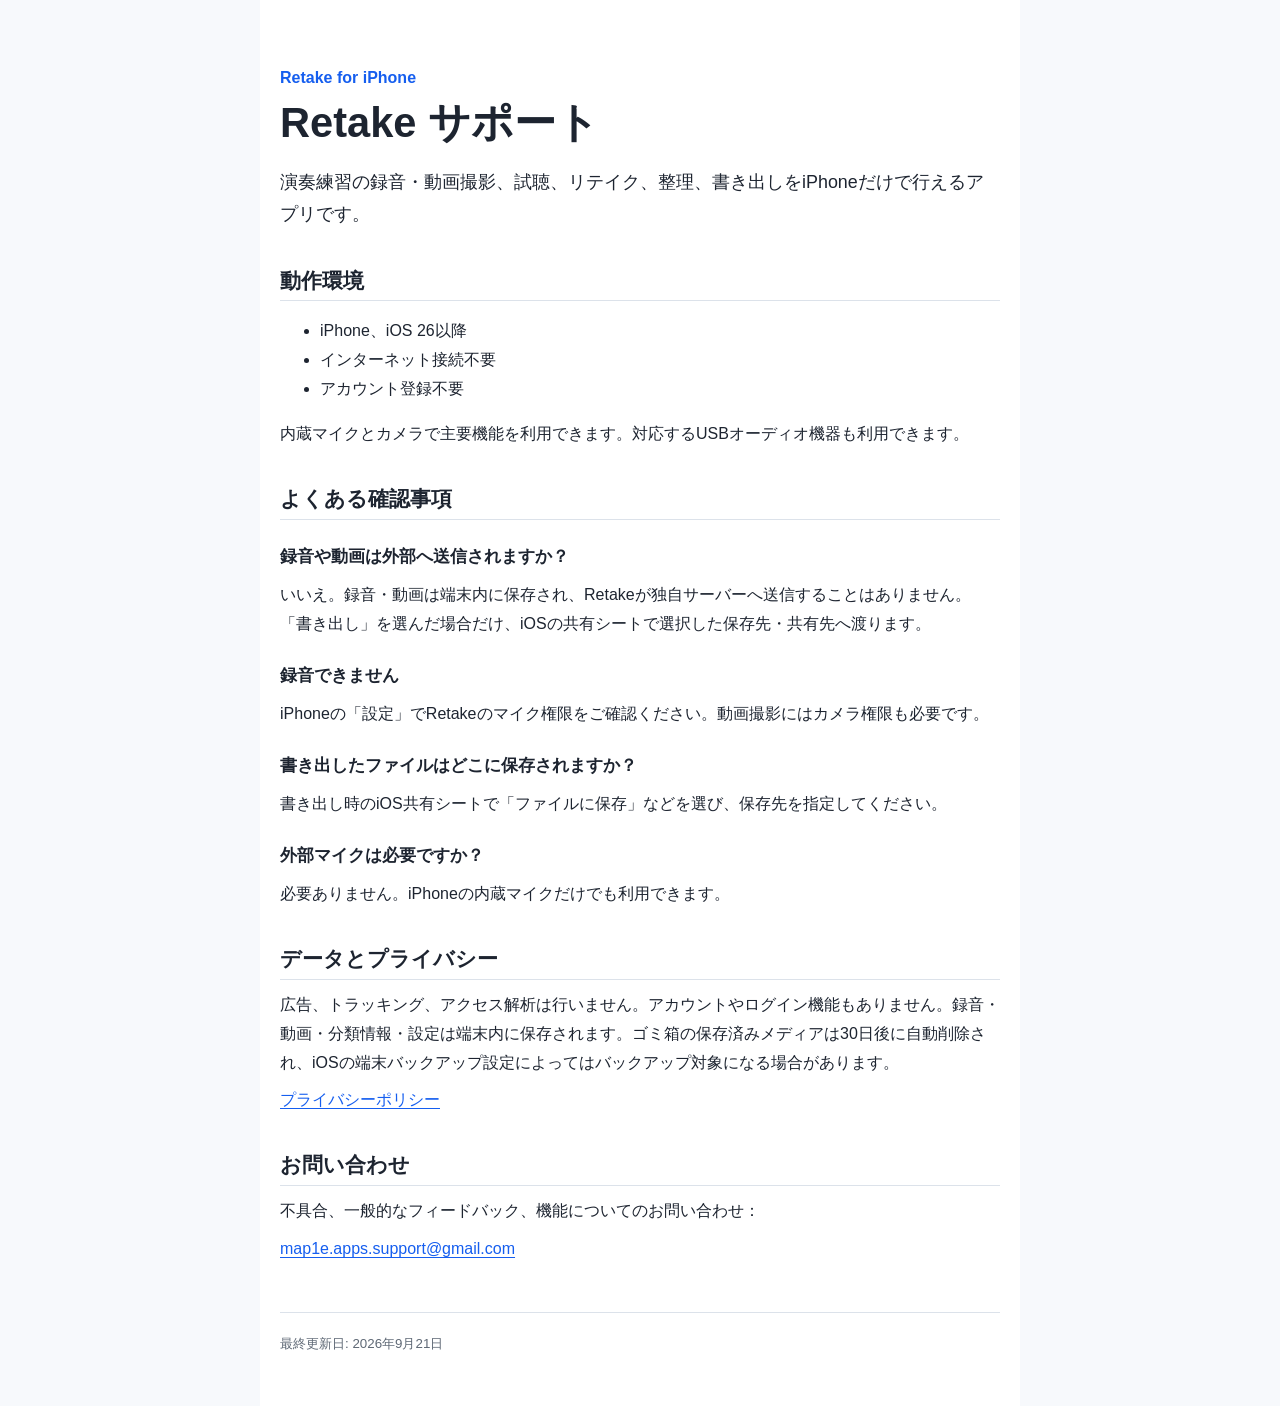
==== index.html @ d5b36a84 "App Store提出用のサポートサイトを公開" ====
<!doctype html><html lang="ja"><head><meta charset="utf-8"><meta name="viewport" content="width=device-width, initial-scale=1"><meta name="description" content="Retake for iPhoneの公式サポート情報"><title>Retake サポート</title><link rel="stylesheet" href="styles.css"></head><body><main class="container"><header><p class="eyebrow">Retake for iPhone</p><h1>Retake サポート</h1></header><p class="lead">演奏練習の録音・動画撮影、試聴、リテイク、整理、書き出しをiPhoneだけで行えるアプリです。</p><section><h2>動作環境</h2><ul><li>iPhone、iOS 26以降</li><li>インターネット接続不要</li><li>アカウント登録不要</li></ul><p>内蔵マイクとカメラで主要機能を利用できます。対応するUSBオーディオ機器も利用できます。</p></section><section><h2>よくある確認事項</h2><h3>録音や動画は外部へ送信されますか？</h3><p>いいえ。録音・動画は端末内に保存され、Retakeが独自サーバーへ送信することはありません。「書き出し」を選んだ場合だけ、iOSの共有シートで選択した保存先・共有先へ渡ります。</p><h3>録音できません</h3><p>iPhoneの「設定」でRetakeのマイク権限をご確認ください。動画撮影にはカメラ権限も必要です。</p><h3>書き出したファイルはどこに保存されますか？</h3><p>書き出し時のiOS共有シートで「ファイルに保存」などを選び、保存先を指定してください。</p><h3>外部マイクは必要ですか？</h3><p>必要ありません。iPhoneの内蔵マイクだけでも利用できます。</p></section><section><h2>データとプライバシー</h2><p>広告、トラッキング、アクセス解析は行いません。アカウントやログイン機能もありません。録音・動画・分類情報・設定は端末内に保存されます。ゴミ箱の保存済みメディアは30日後に自動削除され、iOSの端末バックアップ設定によってはバックアップ対象になる場合があります。</p><p><a href="privacy/">プライバシーポリシー</a></p></section><section id="contact"><h2>お問い合わせ</h2><p>不具合、一般的なフィードバック、機能についてのお問い合わせ：</p><p><a href="mailto:map1e.apps.support@gmail.com">map1e.apps.support@gmail.com</a></p></section><footer><small>最終更新日: 2026年9月21日</small></footer></main></body></html>
---- styles.css ----
:root{color-scheme:light;--ink:#1d2430;--muted:#5e6875;--accent:#155eef;--line:#dce2ea;--bg:#f7f9fc}*{box-sizing:border-box}body{margin:0;background:var(--bg);color:var(--ink);font-family:-apple-system,BlinkMacSystemFont,"Hiragino Sans","Yu Gothic",sans-serif;line-height:1.8}.container{max-width:760px;margin:0 auto;padding:clamp(24px,6vw,64px) 20px 48px;background:#fff;min-height:100vh}h1{font-size:clamp(1.9rem,6vw,2.6rem);line-height:1.3;margin:.2rem 0 1rem}h2{font-size:1.3rem;line-height:1.4;margin:2.2rem 0 .7rem;border-bottom:1px solid var(--line);padding-bottom:.35rem}h3{font-size:1.05rem;margin:1.4rem 0 .2rem}p{margin:.55rem 0}.lead{font-size:1.12rem}.eyebrow{color:var(--accent);font-weight:700;margin:0}.muted,small{color:var(--muted)}a{color:var(--accent);text-underline-offset:3px}footer{border-top:1px solid var(--line);margin-top:3rem;padding-top:1rem}
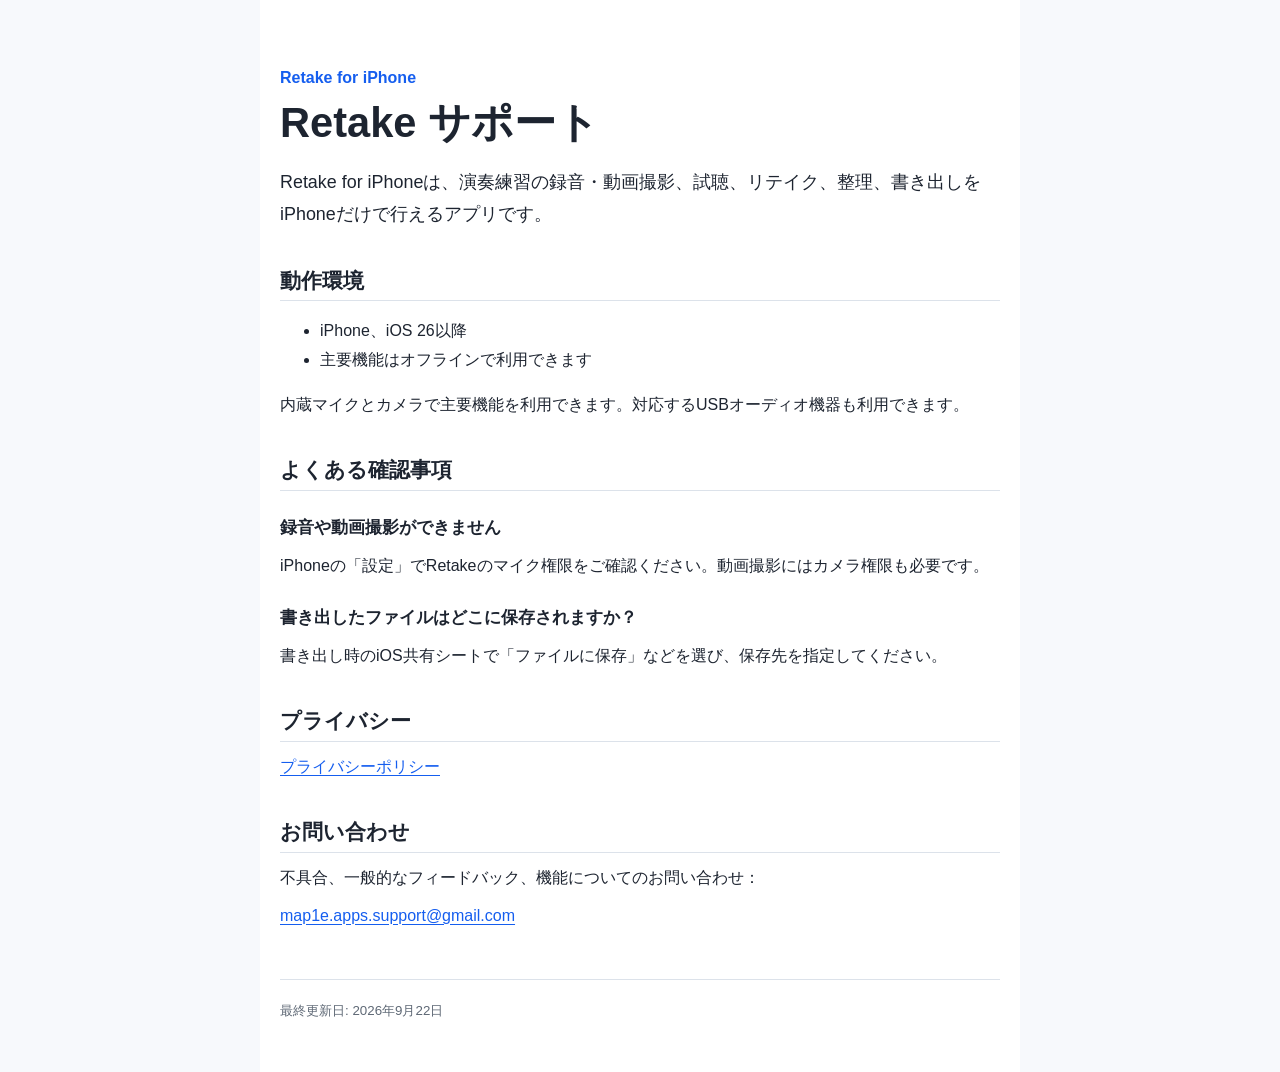
==== commit 57385c63: "公開情報を最小化" ====
--- a/index.html
+++ b/index.html
@@ -1 +1 @@
-<!doctype html><html lang="ja"><head><meta charset="utf-8"><meta name="viewport" content="width=device-width, initial-scale=1"><meta name="description" content="Retake for iPhoneの公式サポート情報"><title>Retake サポート</title><link rel="stylesheet" href="styles.css"></head><body><main class="container"><header><p class="eyebrow">Retake for iPhone</p><h1>Retake サポート</h1></header><p class="lead">演奏練習の録音・動画撮影、試聴、リテイク、整理、書き出しをiPhoneだけで行えるアプリです。</p><section><h2>動作環境</h2><ul><li>iPhone、iOS 26以降</li><li>インターネット接続不要</li><li>アカウント登録不要</li></ul><p>内蔵マイクとカメラで主要機能を利用できます。対応するUSBオーディオ機器も利用できます。</p></section><section><h2>よくある確認事項</h2><h3>録音や動画は外部へ送信されますか？</h3><p>いいえ。録音・動画は端末内に保存され、Retakeが独自サーバーへ送信することはありません。「書き出し」を選んだ場合だけ、iOSの共有シートで選択した保存先・共有先へ渡ります。</p><h3>録音できません</h3><p>iPhoneの「設定」でRetakeのマイク権限をご確認ください。動画撮影にはカメラ権限も必要です。</p><h3>書き出したファイルはどこに保存されますか？</h3><p>書き出し時のiOS共有シートで「ファイルに保存」などを選び、保存先を指定してください。</p><h3>外部マイクは必要ですか？</h3><p>必要ありません。iPhoneの内蔵マイクだけでも利用できます。</p></section><section><h2>データとプライバシー</h2><p>広告、トラッキング、アクセス解析は行いません。アカウントやログイン機能もありません。録音・動画・分類情報・設定は端末内に保存されます。ゴミ箱の保存済みメディアは30日後に自動削除され、iOSの端末バックアップ設定によってはバックアップ対象になる場合があります。</p><p><a href="privacy/">プライバシーポリシー</a></p></section><section id="contact"><h2>お問い合わせ</h2><p>不具合、一般的なフィードバック、機能についてのお問い合わせ：</p><p><a href="mailto:map1e.apps.support@gmail.com">map1e.apps.support@gmail.com</a></p></section><footer><small>最終更新日: 2026年9月21日</small></footer></main></body></html>
+<!doctype html><html lang="ja"><head><meta charset="utf-8"><meta name="viewport" content="width=device-width, initial-scale=1"><meta name="description" content="Retake for iPhoneの公式サポート情報"><title>Retake サポート</title><link rel="stylesheet" href="styles.css"></head><body><main class="container"><header><p class="eyebrow">Retake for iPhone</p><h1>Retake サポート</h1></header><p class="lead">Retake for iPhoneは、演奏練習の録音・動画撮影、試聴、リテイク、整理、書き出しをiPhoneだけで行えるアプリです。</p><section><h2>動作環境</h2><ul><li>iPhone、iOS 26以降</li><li>主要機能はオフラインで利用できます</li></ul><p>内蔵マイクとカメラで主要機能を利用できます。対応するUSBオーディオ機器も利用できます。</p></section><section><h2>よくある確認事項</h2><h3>録音や動画撮影ができません</h3><p>iPhoneの「設定」でRetakeのマイク権限をご確認ください。動画撮影にはカメラ権限も必要です。</p><h3>書き出したファイルはどこに保存されますか？</h3><p>書き出し時のiOS共有シートで「ファイルに保存」などを選び、保存先を指定してください。</p></section><section><h2>プライバシー</h2><p><a href="privacy/">プライバシーポリシー</a></p></section><section id="contact"><h2>お問い合わせ</h2><p>不具合、一般的なフィードバック、機能についてのお問い合わせ：</p><p><a href="mailto:map1e.apps.support@gmail.com">map1e.apps.support@gmail.com</a></p></section><footer><small>最終更新日: 2026年9月22日</small></footer></main></body></html>
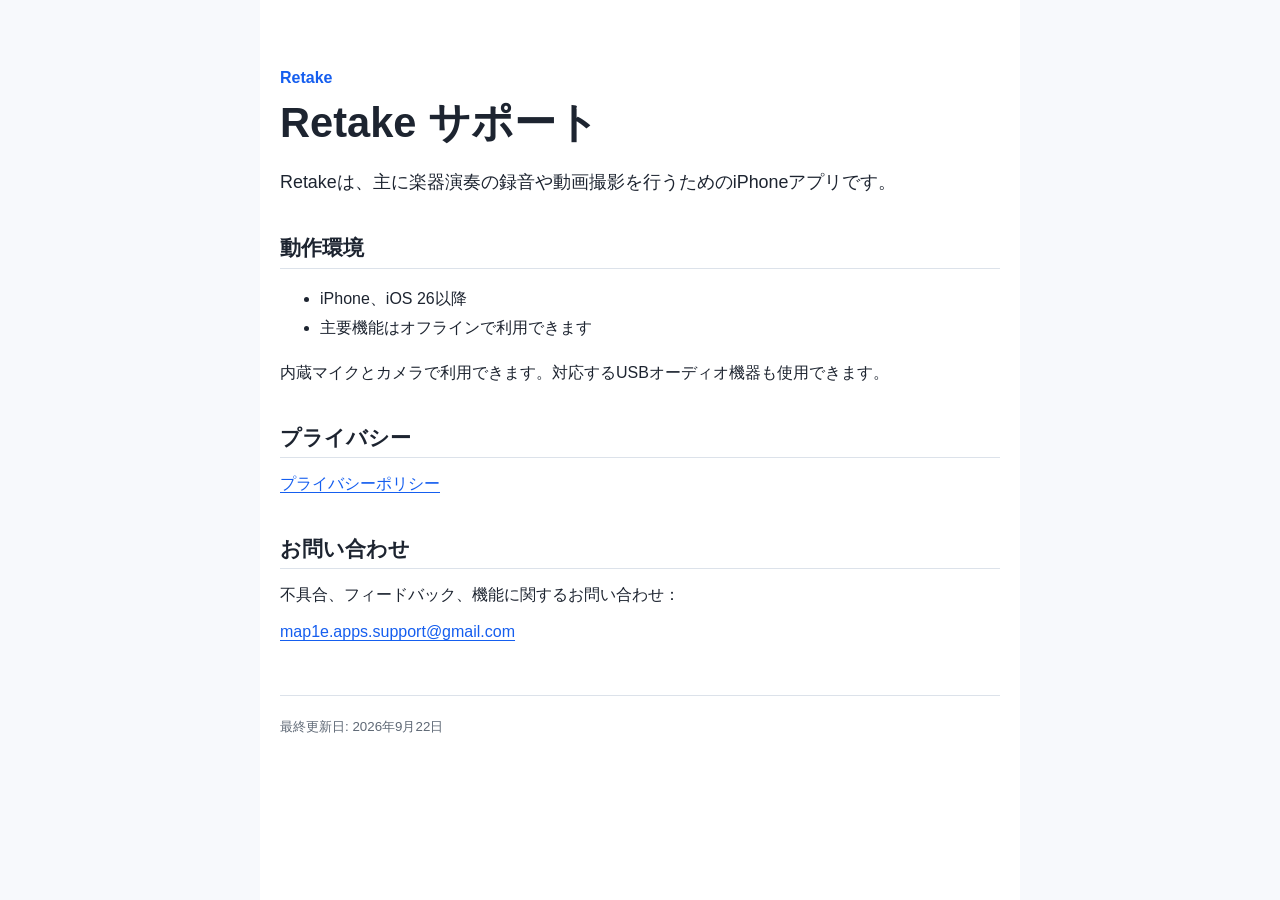
==== commit c6540589: "サポートページの説明を簡潔化" ====
--- a/index.html
+++ b/index.html
@@ -1 +1 @@
-<!doctype html><html lang="ja"><head><meta charset="utf-8"><meta name="viewport" content="width=device-width, initial-scale=1"><meta name="description" content="Retake for iPhoneの公式サポート情報"><title>Retake サポート</title><link rel="stylesheet" href="styles.css"></head><body><main class="container"><header><p class="eyebrow">Retake for iPhone</p><h1>Retake サポート</h1></header><p class="lead">Retake for iPhoneは、演奏練習の録音・動画撮影、試聴、リテイク、整理、書き出しをiPhoneだけで行えるアプリです。</p><section><h2>動作環境</h2><ul><li>iPhone、iOS 26以降</li><li>主要機能はオフラインで利用できます</li></ul><p>内蔵マイクとカメラで主要機能を利用できます。対応するUSBオーディオ機器も利用できます。</p></section><section><h2>よくある確認事項</h2><h3>録音や動画撮影ができません</h3><p>iPhoneの「設定」でRetakeのマイク権限をご確認ください。動画撮影にはカメラ権限も必要です。</p><h3>書き出したファイルはどこに保存されますか？</h3><p>書き出し時のiOS共有シートで「ファイルに保存」などを選び、保存先を指定してください。</p></section><section><h2>プライバシー</h2><p><a href="privacy/">プライバシーポリシー</a></p></section><section id="contact"><h2>お問い合わせ</h2><p>不具合、一般的なフィードバック、機能についてのお問い合わせ：</p><p><a href="mailto:map1e.apps.support@gmail.com">map1e.apps.support@gmail.com</a></p></section><footer><small>最終更新日: 2026年9月22日</small></footer></main></body></html>
+<!doctype html><html lang="ja"><head><meta charset="utf-8"><meta name="viewport" content="width=device-width, initial-scale=1"><meta name="description" content="Retakeの公式サポート情報"><title>Retake サポート</title><link rel="stylesheet" href="styles.css"></head><body><main class="container"><header><p class="eyebrow">Retake</p><h1>Retake サポート</h1></header><p class="lead">Retakeは、主に楽器演奏の録音や動画撮影を行うためのiPhoneアプリです。</p><section><h2>動作環境</h2><ul><li>iPhone、iOS 26以降</li><li>主要機能はオフラインで利用できます</li></ul><p>内蔵マイクとカメラで利用できます。対応するUSBオーディオ機器も使用できます。</p></section><section><h2>プライバシー</h2><p><a href="privacy/">プライバシーポリシー</a></p></section><section id="contact"><h2>お問い合わせ</h2><p>不具合、フィードバック、機能に関するお問い合わせ：</p><p><a href="mailto:map1e.apps.support@gmail.com">map1e.apps.support@gmail.com</a></p></section><footer><small>最終更新日: 2026年9月22日</small></footer></main></body></html>
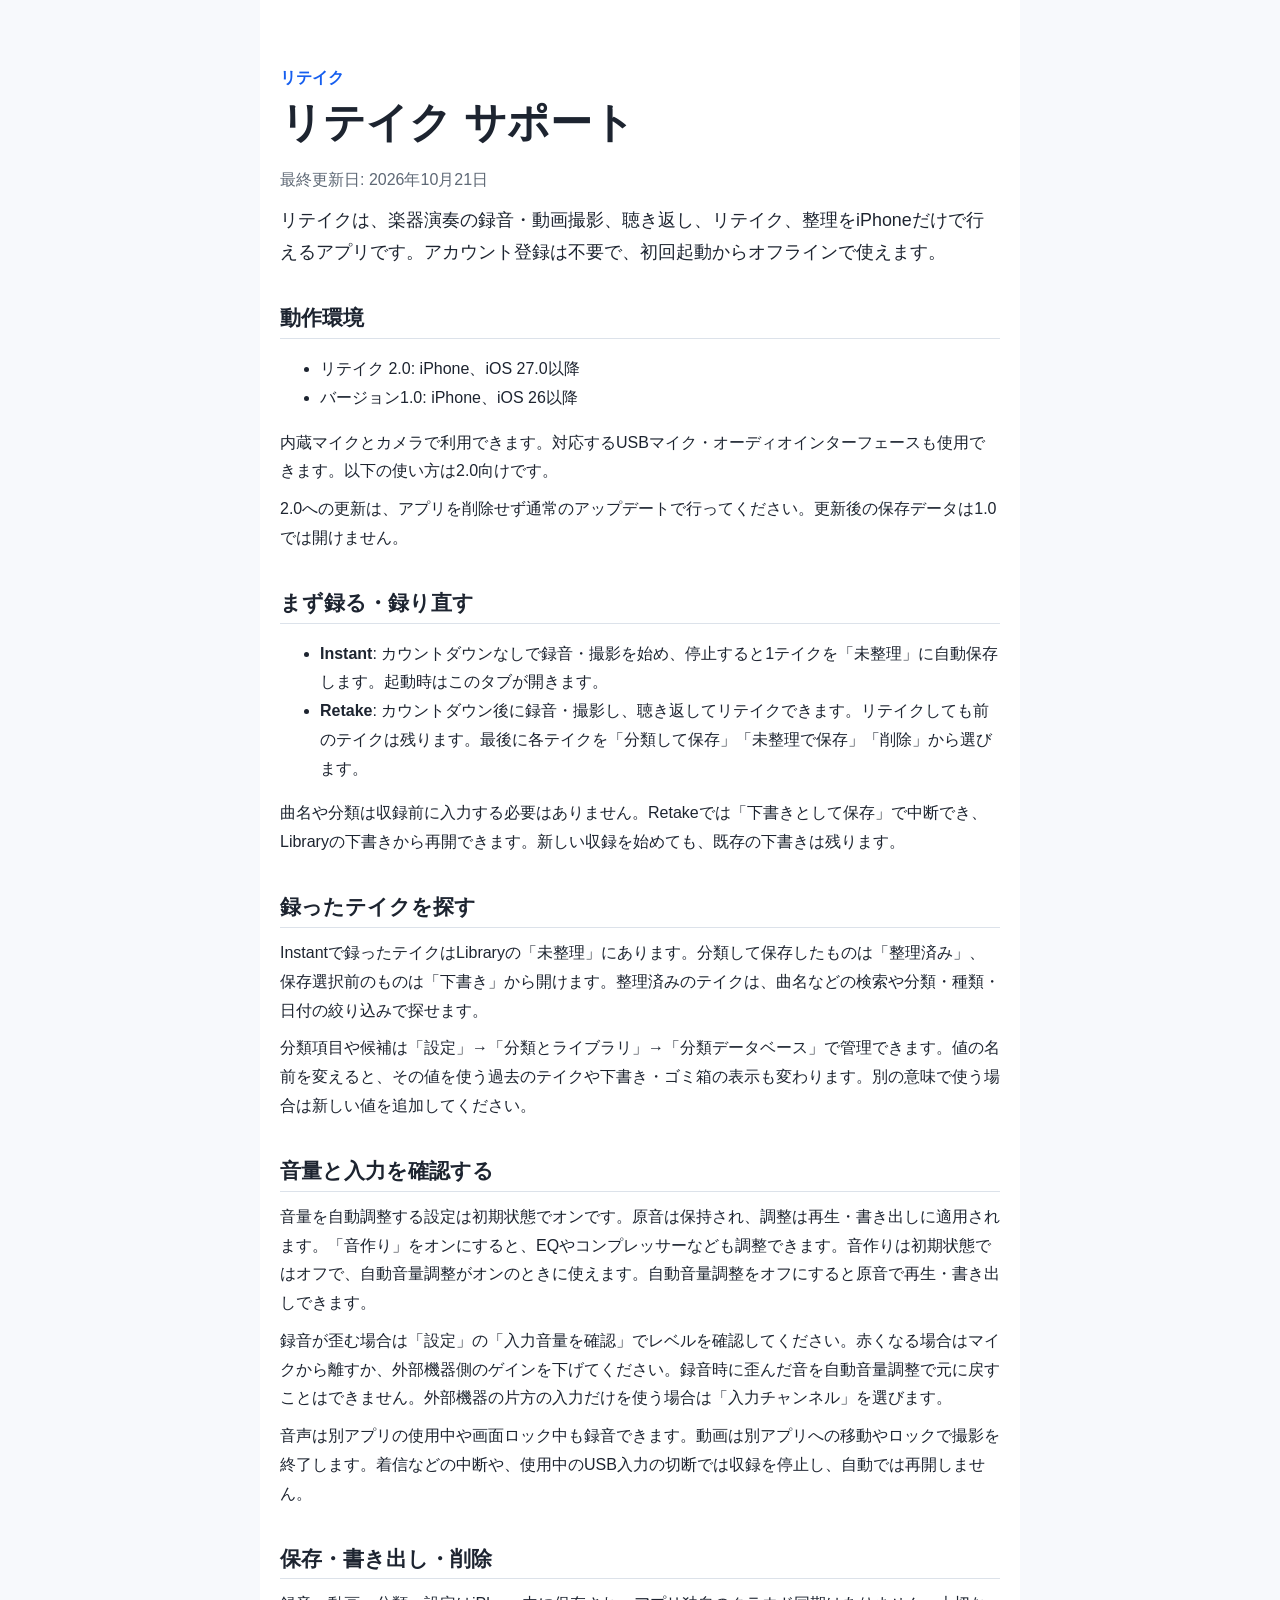
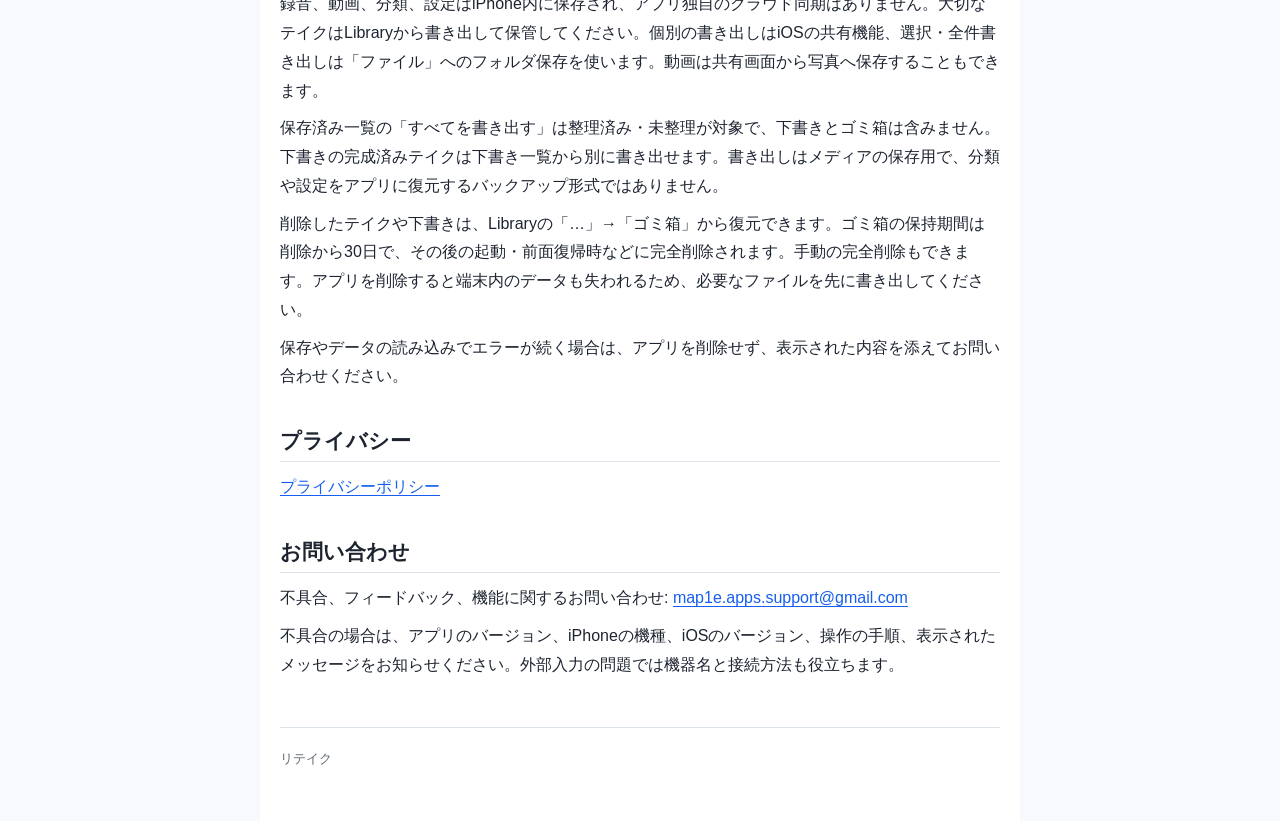
==== commit c2691240: "リテイク2.0のサポートとプライバシーポリシーを公開" ====
--- a/index.html
+++ b/index.html
@@ -1 +1,65 @@
-<!doctype html><html lang="ja"><head><meta charset="utf-8"><meta name="viewport" content="width=device-width, initial-scale=1"><meta name="description" content="Retakeの公式サポート情報"><title>Retake サポート</title><link rel="stylesheet" href="styles.css"></head><body><main class="container"><header><p class="eyebrow">Retake</p><h1>Retake サポート</h1></header><p class="lead">Retakeは、主に楽器演奏の録音や動画撮影を行うためのiPhoneアプリです。</p><section><h2>動作環境</h2><ul><li>iPhone、iOS 26以降</li><li>主要機能はオフラインで利用できます</li></ul><p>内蔵マイクとカメラで利用できます。対応するUSBオーディオ機器も使用できます。</p></section><section><h2>プライバシー</h2><p><a href="privacy/">プライバシーポリシー</a></p></section><section id="contact"><h2>お問い合わせ</h2><p>不具合、フィードバック、機能に関するお問い合わせ：</p><p><a href="mailto:map1e.apps.support@gmail.com">map1e.apps.support@gmail.com</a></p></section><footer><small>最終更新日: 2026年9月22日</small></footer></main></body></html>
+<!doctype html>
+<html lang="ja">
+<head>
+  <meta charset="utf-8">
+  <meta name="viewport" content="width=device-width, initial-scale=1">
+  <meta name="description" content="リテイク2.0の使い方とお問い合わせ">
+  <title>リテイク サポート</title>
+  <link rel="stylesheet" href="styles.css">
+</head>
+<body>
+  <main class="container">
+    <header>
+      <p class="eyebrow">リテイク</p>
+      <h1>リテイク サポート</h1>
+      <p class="muted">最終更新日: 2026年10月21日</p>
+    </header>
+      <p class="lead">リテイクは、楽器演奏の録音・動画撮影、聴き返し、リテイク、整理をiPhoneだけで行えるアプリです。アカウント登録は不要で、初回起動からオフラインで使えます。</p>
+    <section>
+      <h2>動作環境</h2>
+      <ul>
+        <li>リテイク 2.0: iPhone、iOS 27.0以降</li>
+        <li>バージョン1.0: iPhone、iOS 26以降</li>
+      </ul>
+      <p>内蔵マイクとカメラで利用できます。対応するUSBマイク・オーディオインターフェースも使用できます。以下の使い方は2.0向けです。</p>
+      <p>2.0への更新は、アプリを削除せず通常のアップデートで行ってください。更新後の保存データは1.0では開けません。</p>
+    </section>
+    <section>
+      <h2>まず録る・録り直す</h2>
+      <ul>
+        <li><strong>Instant</strong>: カウントダウンなしで録音・撮影を始め、停止すると1テイクを「未整理」に自動保存します。起動時はこのタブが開きます。</li>
+        <li><strong>Retake</strong>: カウントダウン後に録音・撮影し、聴き返してリテイクできます。リテイクしても前のテイクは残ります。最後に各テイクを「分類して保存」「未整理で保存」「削除」から選びます。</li>
+      </ul>
+      <p>曲名や分類は収録前に入力する必要はありません。Retakeでは「下書きとして保存」で中断でき、Libraryの下書きから再開できます。新しい収録を始めても、既存の下書きは残ります。</p>
+    </section>
+    <section>
+      <h2>録ったテイクを探す</h2>
+      <p>Instantで録ったテイクはLibraryの「未整理」にあります。分類して保存したものは「整理済み」、保存選択前のものは「下書き」から開けます。整理済みのテイクは、曲名などの検索や分類・種類・日付の絞り込みで探せます。</p>
+      <p>分類項目や候補は「設定」→「分類とライブラリ」→「分類データベース」で管理できます。値の名前を変えると、その値を使う過去のテイクや下書き・ゴミ箱の表示も変わります。別の意味で使う場合は新しい値を追加してください。</p>
+    </section>
+    <section>
+      <h2>音量と入力を確認する</h2>
+      <p>音量を自動調整する設定は初期状態でオンです。原音は保持され、調整は再生・書き出しに適用されます。「音作り」をオンにすると、EQやコンプレッサーなども調整できます。音作りは初期状態ではオフで、自動音量調整がオンのときに使えます。自動音量調整をオフにすると原音で再生・書き出しできます。</p>
+      <p>録音が歪む場合は「設定」の「入力音量を確認」でレベルを確認してください。赤くなる場合はマイクから離すか、外部機器側のゲインを下げてください。録音時に歪んだ音を自動音量調整で元に戻すことはできません。外部機器の片方の入力だけを使う場合は「入力チャンネル」を選びます。</p>
+      <p>音声は別アプリの使用中や画面ロック中も録音できます。動画は別アプリへの移動やロックで撮影を終了します。着信などの中断や、使用中のUSB入力の切断では収録を停止し、自動では再開しません。</p>
+    </section>
+    <section>
+      <h2>保存・書き出し・削除</h2>
+      <p>録音、動画、分類、設定はiPhone内に保存され、アプリ独自のクラウド同期はありません。大切なテイクはLibraryから書き出して保管してください。個別の書き出しはiOSの共有機能、選択・全件書き出しは「ファイル」へのフォルダ保存を使います。動画は共有画面から写真へ保存することもできます。</p>
+      <p>保存済み一覧の「すべてを書き出す」は整理済み・未整理が対象で、下書きとゴミ箱は含みません。下書きの完成済みテイクは下書き一覧から別に書き出せます。書き出しはメディアの保存用で、分類や設定をアプリに復元するバックアップ形式ではありません。</p>
+      <p>削除したテイクや下書きは、Libraryの「…」→「ゴミ箱」から復元できます。ゴミ箱の保持期間は削除から30日で、その後の起動・前面復帰時などに完全削除されます。手動の完全削除もできます。アプリを削除すると端末内のデータも失われるため、必要なファイルを先に書き出してください。</p>
+      <p>保存やデータの読み込みでエラーが続く場合は、アプリを削除せず、表示された内容を添えてお問い合わせください。</p>
+    </section>
+    <section>
+      <h2>プライバシー</h2>
+      <p><a href="https://map1e-coder.github.io/retake-support/privacy/">プライバシーポリシー</a></p>
+    </section>
+    <section id="contact">
+      <h2>お問い合わせ</h2>
+      <p>不具合、フィードバック、機能に関するお問い合わせ: <a href="mailto:map1e.apps.support@gmail.com">map1e.apps.support@gmail.com</a></p>
+      <p>不具合の場合は、アプリのバージョン、iPhoneの機種、iOSのバージョン、操作の手順、表示されたメッセージをお知らせください。外部入力の問題では機器名と接続方法も役立ちます。</p>
+    </section>
+    <footer><small>リテイク</small></footer>
+  </main>
+</body>
+</html>
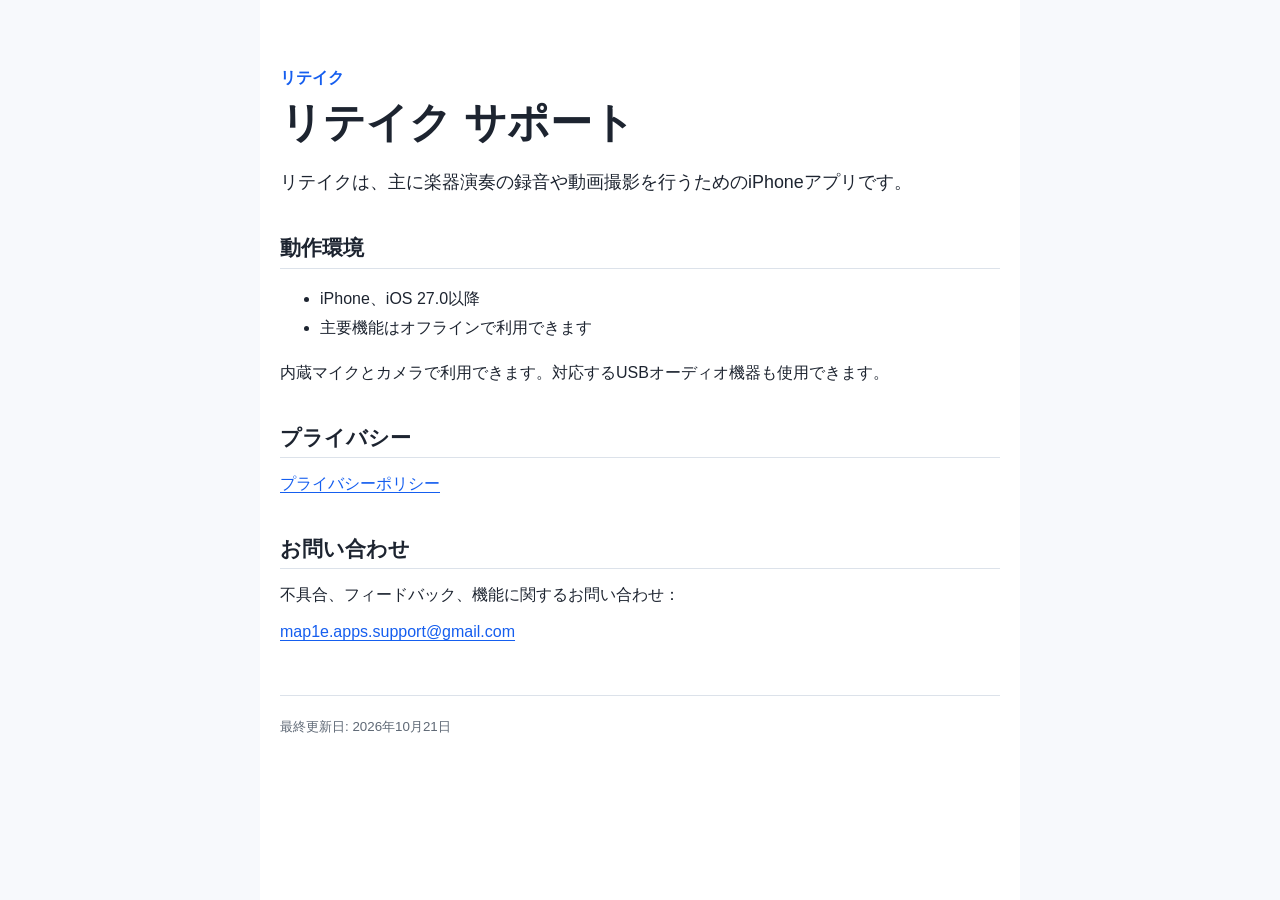
==== commit 75c94aa7: "サポートとプライバシーを1.0基準の最小改訂に戻す" ====
--- a/index.html
+++ b/index.html
@@ -1,65 +1,43 @@
 <!doctype html>
 <html lang="ja">
 <head>
-  <meta charset="utf-8">
-  <meta name="viewport" content="width=device-width, initial-scale=1">
-  <meta name="description" content="リテイク2.0の使い方とお問い合わせ">
-  <title>リテイク サポート</title>
-  <link rel="stylesheet" href="styles.css">
+<meta charset="utf-8">
+<meta name="viewport" content="width=device-width, initial-scale=1">
+<meta name="description" content="リテイクの公式サポート情報">
+<title>リテイク サポート</title>
+<link rel="stylesheet" href="styles.css">
 </head>
 <body>
-  <main class="container">
-    <header>
-      <p class="eyebrow">リテイク</p>
-      <h1>リテイク サポート</h1>
-      <p class="muted">最終更新日: 2026年10月21日</p>
-    </header>
-      <p class="lead">リテイクは、楽器演奏の録音・動画撮影、聴き返し、リテイク、整理をiPhoneだけで行えるアプリです。アカウント登録は不要で、初回起動からオフラインで使えます。</p>
-    <section>
-      <h2>動作環境</h2>
-      <ul>
-        <li>リテイク 2.0: iPhone、iOS 27.0以降</li>
-        <li>バージョン1.0: iPhone、iOS 26以降</li>
-      </ul>
-      <p>内蔵マイクとカメラで利用できます。対応するUSBマイク・オーディオインターフェースも使用できます。以下の使い方は2.0向けです。</p>
-      <p>2.0への更新は、アプリを削除せず通常のアップデートで行ってください。更新後の保存データは1.0では開けません。</p>
-    </section>
-    <section>
-      <h2>まず録る・録り直す</h2>
-      <ul>
-        <li><strong>Instant</strong>: カウントダウンなしで録音・撮影を始め、停止すると1テイクを「未整理」に自動保存します。起動時はこのタブが開きます。</li>
-        <li><strong>Retake</strong>: カウントダウン後に録音・撮影し、聴き返してリテイクできます。リテイクしても前のテイクは残ります。最後に各テイクを「分類して保存」「未整理で保存」「削除」から選びます。</li>
-      </ul>
-      <p>曲名や分類は収録前に入力する必要はありません。Retakeでは「下書きとして保存」で中断でき、Libraryの下書きから再開できます。新しい収録を始めても、既存の下書きは残ります。</p>
-    </section>
-    <section>
-      <h2>録ったテイクを探す</h2>
-      <p>Instantで録ったテイクはLibraryの「未整理」にあります。分類して保存したものは「整理済み」、保存選択前のものは「下書き」から開けます。整理済みのテイクは、曲名などの検索や分類・種類・日付の絞り込みで探せます。</p>
-      <p>分類項目や候補は「設定」→「分類とライブラリ」→「分類データベース」で管理できます。値の名前を変えると、その値を使う過去のテイクや下書き・ゴミ箱の表示も変わります。別の意味で使う場合は新しい値を追加してください。</p>
-    </section>
-    <section>
-      <h2>音量と入力を確認する</h2>
-      <p>音量を自動調整する設定は初期状態でオンです。原音は保持され、調整は再生・書き出しに適用されます。「音作り」をオンにすると、EQやコンプレッサーなども調整できます。音作りは初期状態ではオフで、自動音量調整がオンのときに使えます。自動音量調整をオフにすると原音で再生・書き出しできます。</p>
-      <p>録音が歪む場合は「設定」の「入力音量を確認」でレベルを確認してください。赤くなる場合はマイクから離すか、外部機器側のゲインを下げてください。録音時に歪んだ音を自動音量調整で元に戻すことはできません。外部機器の片方の入力だけを使う場合は「入力チャンネル」を選びます。</p>
-      <p>音声は別アプリの使用中や画面ロック中も録音できます。動画は別アプリへの移動やロックで撮影を終了します。着信などの中断や、使用中のUSB入力の切断では収録を停止し、自動では再開しません。</p>
-    </section>
-    <section>
-      <h2>保存・書き出し・削除</h2>
-      <p>録音、動画、分類、設定はiPhone内に保存され、アプリ独自のクラウド同期はありません。大切なテイクはLibraryから書き出して保管してください。個別の書き出しはiOSの共有機能、選択・全件書き出しは「ファイル」へのフォルダ保存を使います。動画は共有画面から写真へ保存することもできます。</p>
-      <p>保存済み一覧の「すべてを書き出す」は整理済み・未整理が対象で、下書きとゴミ箱は含みません。下書きの完成済みテイクは下書き一覧から別に書き出せます。書き出しはメディアの保存用で、分類や設定をアプリに復元するバックアップ形式ではありません。</p>
-      <p>削除したテイクや下書きは、Libraryの「…」→「ゴミ箱」から復元できます。ゴミ箱の保持期間は削除から30日で、その後の起動・前面復帰時などに完全削除されます。手動の完全削除もできます。アプリを削除すると端末内のデータも失われるため、必要なファイルを先に書き出してください。</p>
-      <p>保存やデータの読み込みでエラーが続く場合は、アプリを削除せず、表示された内容を添えてお問い合わせください。</p>
-    </section>
-    <section>
-      <h2>プライバシー</h2>
-      <p><a href="https://map1e-coder.github.io/retake-support/privacy/">プライバシーポリシー</a></p>
-    </section>
-    <section id="contact">
-      <h2>お問い合わせ</h2>
-      <p>不具合、フィードバック、機能に関するお問い合わせ: <a href="mailto:map1e.apps.support@gmail.com">map1e.apps.support@gmail.com</a></p>
-      <p>不具合の場合は、アプリのバージョン、iPhoneの機種、iOSのバージョン、操作の手順、表示されたメッセージをお知らせください。外部入力の問題では機器名と接続方法も役立ちます。</p>
-    </section>
-    <footer><small>リテイク</small></footer>
-  </main>
+<main class="container">
+<header>
+<p class="eyebrow">リテイク</p>
+<h1>リテイク サポート</h1>
+</header>
+<p class="lead">リテイクは、主に楽器演奏の録音や動画撮影を行うためのiPhoneアプリです。</p>
+<section>
+<h2>動作環境</h2>
+<ul>
+<li>iPhone、iOS 27.0以降</li>
+<li>主要機能はオフラインで利用できます</li>
+</ul>
+<p>内蔵マイクとカメラで利用できます。対応するUSBオーディオ機器も使用できます。</p>
+</section>
+<section>
+<h2>プライバシー</h2>
+<p>
+<a href="privacy/">プライバシーポリシー</a>
+</p>
+</section>
+<section id="contact">
+<h2>お問い合わせ</h2>
+<p>不具合、フィードバック、機能に関するお問い合わせ：</p>
+<p>
+<a href="mailto:map1e.apps.support@gmail.com">map1e.apps.support@gmail.com</a>
+</p>
+</section>
+<footer>
+<small>最終更新日: 2026年10月21日</small>
+</footer>
+</main>
 </body>
 </html>
